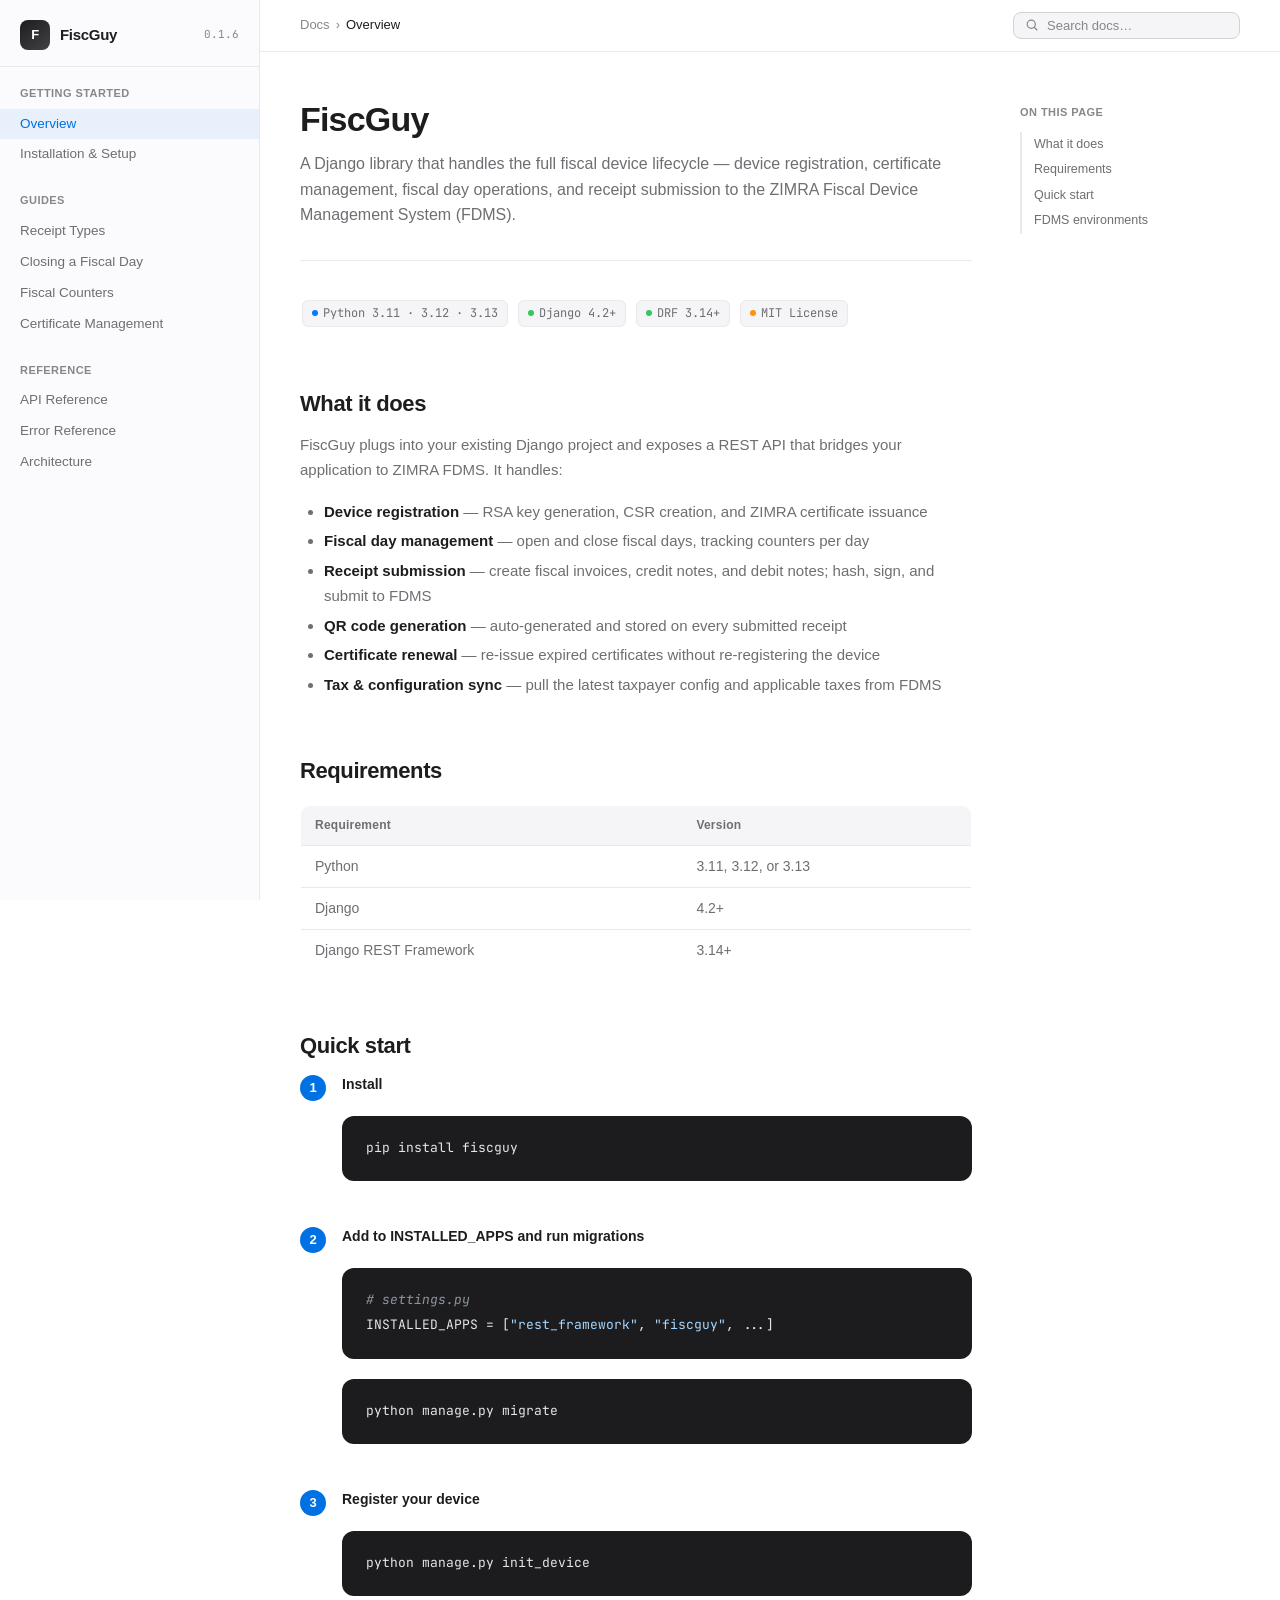
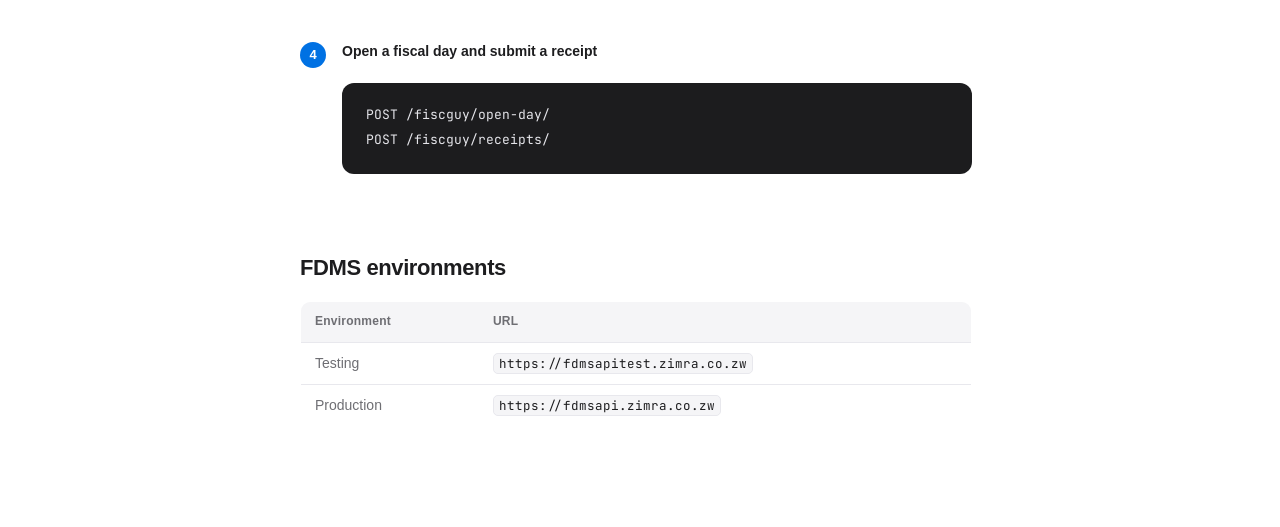
==== docs/index.html @ dbd724f6 "chore: cleanup" ====
<!DOCTYPE html>
<html lang="en">
<head>
<meta charset="UTF-8" />
<meta name="viewport" content="width=device-width, initial-scale=1.0" />
<title>FiscGuy Docs</title>
<style>
/* ── Apple SF Pro font stack ── */
@import url('https://fonts.googleapis.com/css2?family=JetBrains+Mono:wght@400;500&display=swap');

*, *::before, *::after { box-sizing: border-box; margin: 0; padding: 0; }

:root {
  --font-sans: -apple-system, BlinkMacSystemFont, "SF Pro Text", "SF Pro Display", "Helvetica Neue", Arial, sans-serif;
  --font-mono: "JetBrains Mono", "SF Mono", ui-monospace, "Fira Code", monospace;

  --bg: #ffffff;
  --bg-secondary: #f5f5f7;
  --bg-tertiary: #fbfbfd;
  --border: #d2d2d7;
  --border-light: #e8e8ed;
  --text: #1d1d1f;
  --text-secondary: #6e6e73;
  --text-tertiary: #86868b;
  --accent: #0071e3;
  --accent-hover: #0077ed;
  --accent-light: #e8f0fe;
  --green: #34c759;
  --green-bg: #f0fdf4;
  --orange: #ff9500;
  --orange-bg: #fff7ed;
  --red: #ff3b30;
  --red-bg: #fff1f0;
  --blue: #007aff;
  --purple: #af52de;

  --sidebar-w: 260px;
  --content-max: 760px;
  --toc-w: 220px;
}

html { scroll-behavior: smooth; font-size: 16px; }

body {
  font-family: var(--font-sans);
  background: var(--bg);
  color: var(--text);
  line-height: 1.6;
  -webkit-font-smoothing: antialiased;
  -moz-osx-font-smoothing: grayscale;
  display: flex;
  min-height: 100vh;
}

/* ── SIDEBAR ── */
.sidebar {
  width: var(--sidebar-w);
  min-height: 100vh;
  background: var(--bg-tertiary);
  border-right: 1px solid var(--border-light);
  position: fixed;
  top: 0; left: 0; bottom: 0;
  overflow-y: auto;
  display: flex;
  flex-direction: column;
  z-index: 200;
}

.sidebar-logo {
  padding: 20px 20px 16px;
  border-bottom: 1px solid var(--border-light);
  display: flex;
  align-items: center;
  gap: 10px;
}

.logo-mark {
  width: 30px; height: 30px;
  background: linear-gradient(145deg, #1d1d1f 0%, #424245 100%);
  border-radius: 8px;
  display: flex; align-items: center; justify-content: center;
  color: #fff;
  font-size: 13px;
  font-weight: 700;
  letter-spacing: -0.5px;
  flex-shrink: 0;
}

.logo-name { font-size: 15px; font-weight: 600; color: var(--text); letter-spacing: -0.3px; }
.logo-ver  { font-size: 11px; color: var(--text-tertiary); margin-left: auto; font-family: var(--font-mono); }

.nav-group { padding: 4px 0; }

.nav-group-label {
  font-size: 11px;
  font-weight: 600;
  letter-spacing: 0.04em;
  text-transform: uppercase;
  color: var(--text-tertiary);
  padding: 14px 20px 6px;
}

.nav-link {
  display: flex;
  align-items: center;
  gap: 6px;
  padding: 6px 20px;
  font-size: 13.5px;
  color: var(--text-secondary);
  text-decoration: none;
  border-radius: 0;
  cursor: pointer;
  transition: background 0.1s, color 0.1s;
  line-height: 1.4;
  border: none;
  background: none;
  width: 100%;
  text-align: left;
}

.nav-link:hover { background: rgba(0,0,0,.04); color: var(--text); }
.nav-link.active {
  background: rgba(0,113,227,.08);
  color: var(--accent);
  font-weight: 500;
}

/* ── MAIN ── */
.main {
  margin-left: var(--sidebar-w);
  flex: 1;
  min-width: 0;
}

/* ── TOP BAR ── */
.topbar {
  position: sticky; top: 0; z-index: 100;
  background: rgba(255,255,255,.88);
  backdrop-filter: blur(20px);
  -webkit-backdrop-filter: blur(20px);
  border-bottom: 1px solid var(--border-light);
  height: 52px;
  display: flex; align-items: center;
  padding: 0 40px;
  gap: 16px;
}

.breadcrumb {
  display: flex; align-items: center; gap: 6px;
  font-size: 13px; color: var(--text-secondary);
}
.breadcrumb span { color: var(--text-tertiary); }
.breadcrumb strong { color: var(--text); font-weight: 500; }

.search-box {
  margin-left: auto;
  display: flex; align-items: center;
  background: var(--bg-secondary);
  border: 1px solid var(--border);
  border-radius: 8px;
  padding: 5px 12px;
  gap: 8px;
  cursor: text;
}

.search-box input {
  border: none; background: none;
  font-family: var(--font-sans);
  font-size: 13px; color: var(--text);
  outline: none; width: 180px;
}

.search-box input::placeholder { color: var(--text-tertiary); }

/* ── CONTENT + TOC LAYOUT ── */
.page-body {
  display: flex;
  max-width: calc(var(--content-max) + var(--toc-w) + 80px);
  margin: 0 auto;
  padding: 0 40px;
}

.content {
  flex: 1;
  min-width: 0;
  padding: 48px 48px 80px 0;
}

.toc {
  width: var(--toc-w);
  flex-shrink: 0;
  padding-top: 52px;
}

.toc-inner {
  position: sticky; top: 68px;
  font-size: 12.5px;
}

.toc-label {
  font-size: 11px; font-weight: 600;
  letter-spacing: 0.04em; text-transform: uppercase;
  color: var(--text-tertiary); margin-bottom: 10px;
}

.toc-link {
  display: block;
  padding: 4px 0 4px 12px;
  color: var(--text-secondary);
  text-decoration: none;
  border-left: 2px solid var(--border-light);
  transition: color 0.1s, border-color 0.1s;
  line-height: 1.4;
}

.toc-link:hover { color: var(--text); border-left-color: var(--border); }
.toc-link.active { color: var(--accent); border-left-color: var(--accent); font-weight: 500; }

.toc-link.h3 { padding-left: 24px; font-size: 12px; }

/* ── TYPOGRAPHY ── */
.content h1 {
  font-size: 34px;
  font-weight: 700;
  letter-spacing: -0.8px;
  color: var(--text);
  margin-bottom: 12px;
  line-height: 1.15;
}

.content .page-intro {
  font-size: 16px;
  color: var(--text-secondary);
  margin-bottom: 36px;
  line-height: 1.6;
  border-bottom: 1px solid var(--border-light);
  padding-bottom: 32px;
}

.content h2 {
  font-size: 22px;
  font-weight: 600;
  letter-spacing: -0.4px;
  color: var(--text);
  margin-top: 48px;
  margin-bottom: 14px;
  line-height: 1.25;
  padding-top: 12px;
}

.content h3 {
  font-size: 16px;
  font-weight: 600;
  color: var(--text);
  margin-top: 28px;
  margin-bottom: 10px;
}

.content h4 {
  font-size: 14px;
  font-weight: 600;
  color: var(--text);
  margin-top: 20px;
  margin-bottom: 8px;
}

.content p {
  font-size: 15px;
  color: var(--text-secondary);
  line-height: 1.7;
  margin-bottom: 16px;
}

.content p strong { color: var(--text); font-weight: 600; }

.content code {
  font-family: var(--font-mono);
  font-size: 12.5px;
  background: var(--bg-secondary);
  border: 1px solid var(--border-light);
  border-radius: 5px;
  padding: 1px 5px;
  color: var(--text);
}

.content pre {
  background: #1c1c1e;
  border-radius: 12px;
  padding: 20px 24px;
  margin: 20px 0;
  overflow-x: auto;
  position: relative;
}

.content pre code {
  font-family: var(--font-mono);
  font-size: 13px;
  background: none;
  border: none;
  padding: 0;
  color: #e5e5ea;
  line-height: 1.65;
}

.copy-btn {
  position: absolute; top: 12px; right: 12px;
  background: rgba(255,255,255,.1);
  border: 1px solid rgba(255,255,255,.15);
  color: rgba(255,255,255,.6);
  font-size: 11px; font-family: var(--font-mono);
  padding: 3px 10px; border-radius: 5px;
  cursor: pointer;
  transition: all .15s;
  opacity: 0;
}

.content pre:hover .copy-btn { opacity: 1; }
.copy-btn:hover { background: rgba(255,255,255,.2); color: #fff; }

/* syntax */
.kw  { color: #ff7b72; }
.st  { color: #a5d6ff; }
.cm  { color: #8b949e; font-style: italic; }
.fn  { color: #d2a8ff; }
.nb  { color: #ffa657; }
.nu  { color: #79c0ff; }
.py-key { color: #ff7b72; }
.json-key { color: #79c0ff; }
.json-str { color: #a5d6ff; }
.json-num { color: #79c0ff; }
.json-bool { color: #ff7b72; }
.json-null { color: #8b949e; }

/* ── TABLES ── */
.content table {
  width: 100%;
  border-collapse: collapse;
  font-size: 14px;
  margin: 20px 0;
  border-radius: 10px;
  overflow: hidden;
  border: 1px solid var(--border-light);
}

.content thead tr { background: var(--bg-secondary); }

.content thead th {
  text-align: left;
  padding: 10px 14px;
  font-size: 12px;
  font-weight: 600;
  color: var(--text-secondary);
  letter-spacing: 0.02em;
  border-bottom: 1px solid var(--border-light);
}

.content tbody td {
  padding: 10px 14px;
  border-bottom: 1px solid var(--border-light);
  vertical-align: top;
  color: var(--text-secondary);
  font-size: 14px;
  line-height: 1.5;
}

.content tbody tr:last-child td { border-bottom: none; }
.content tbody tr:hover td { background: var(--bg-secondary); }

td code { font-size: 12px; }

/* ── CALLOUTS ── */
.callout {
  display: flex;
  gap: 12px;
  border-radius: 10px;
  padding: 14px 16px;
  margin: 20px 0;
  font-size: 14px;
  line-height: 1.6;
}

.callout-icon { font-size: 16px; flex-shrink: 0; margin-top: 1px; }

.callout.info   { background: var(--accent-light); border: 1px solid rgba(0,113,227,.2); }
.callout.warn   { background: var(--orange-bg);    border: 1px solid rgba(255,149,0,.25); }
.callout.danger { background: var(--red-bg);       border: 1px solid rgba(255,59,48,.2); }
.callout.success { background: var(--green-bg);    border: 1px solid rgba(52,199,89,.25); }

.callout.info   .callout-body { color: #003c8f; }
.callout.warn   .callout-body { color: #7a3e00; }
.callout.danger .callout-body { color: #8b0000; }
.callout.success .callout-body { color: #1a5c2a; }

.callout-body strong { display: block; margin-bottom: 2px; }
.callout-body code { background: rgba(0,0,0,.07); border-color: rgba(0,0,0,.1); color: inherit; }

/* ── STEP BADGES ── */
.step {
  display: flex; gap: 16px;
  align-items: flex-start;
  margin-bottom: 24px;
}

.step-num {
  width: 26px; height: 26px;
  background: var(--accent);
  border-radius: 50%;
  color: #fff;
  font-size: 13px;
  font-weight: 600;
  display: flex; align-items: center; justify-content: center;
  flex-shrink: 0;
  margin-top: 2px;
}

.step-body { flex: 1; }
.step-body h4 { margin-top: 0; margin-bottom: 6px; }

/* ── METHOD BADGES ── */
.method {
  display: inline-block;
  font-family: var(--font-mono);
  font-size: 11px; font-weight: 600;
  padding: 2px 8px;
  border-radius: 5px;
  letter-spacing: 0.03em;
  vertical-align: middle;
}

.GET    { background: rgba(0,122,255,.12); color: #0055cc; }
.POST   { background: rgba(52,199,89,.15); color: #1a7a35; }
.PUT    { background: rgba(255,149,0,.15); color: #7a4700; }
.DELETE { background: rgba(255,59,48,.12); color: #99000d; }
.PATCH  { background: rgba(175,82,222,.12); color: #6a00a8; }

/* ── ENDPOINT BLOCK ── */
.endpoint {
  background: var(--bg-tertiary);
  border: 1px solid var(--border-light);
  border-radius: 12px;
  margin: 24px 0;
  overflow: hidden;
}

.endpoint-bar {
  display: flex; align-items: center; gap: 10px;
  padding: 12px 16px;
  background: var(--bg-secondary);
  cursor: pointer;
  user-select: none;
}

.endpoint-bar:hover { background: #ebebf0; }

.endpoint-path {
  font-family: var(--font-mono);
  font-size: 13px; color: var(--text);
}

.endpoint-desc {
  font-size: 13px;
  color: var(--text-secondary);
  margin-left: auto;
}

.endpoint-chevron {
  color: var(--text-tertiary);
  font-size: 10px;
  transition: transform .2s;
  flex-shrink: 0;
}

.endpoint.open .endpoint-chevron { transform: rotate(180deg); }

.endpoint-content {
  display: none;
  padding: 20px 20px;
  border-top: 1px solid var(--border-light);
}

.endpoint.open .endpoint-content { display: block; }

/* ── STATUS CHIPS ── */
.status {
  display: inline-flex; align-items: center; gap: 5px;
  font-family: var(--font-mono);
  font-size: 11px; font-weight: 600;
  padding: 2px 8px; border-radius: 5px;
}

.s200, .s201 { background: rgba(52,199,89,.12); color: #1a7a35; }
.s400, .s404 { background: rgba(255,149,0,.15); color: #7a4700; }
.s422, .s500 { background: rgba(255,59,48,.12); color: #99000d; }

/* ── FIELD TAG ── */
.req { color: var(--red); font-size: 11px; font-weight: 600; margin-left: 2px; }
.type-tag { font-family: var(--font-mono); font-size: 11.5px; color: var(--blue); }
.field-col { font-family: var(--font-mono); font-size: 12.5px; color: var(--text); }

/* ── TOC ── */
.toc-nav-list { list-style: none; }

/* ── PILLS ── */
.pill {
  display: inline-flex; align-items: center; gap: 5px;
  background: var(--bg-secondary);
  border: 1px solid var(--border-light);
  border-radius: 6px;
  padding: 3px 9px;
  font-size: 12px;
  color: var(--text-secondary);
  margin: 3px 2px;
  font-family: var(--font-mono);
}

.pill-green { background: var(--green-bg); border-color: rgba(52,199,89,.25); color: #1a7a35; }
.pill-blue  { background: var(--accent-light); border-color: rgba(0,113,227,.2); color: #003c8f; }
.pill-dot { width: 6px; height: 6px; border-radius: 50%; }
.green-dot { background: var(--green); }
.blue-dot  { background: var(--blue); }
.orange-dot { background: var(--orange); }

/* ── PAGES ── */
.page { display: none; }
.page.active { display: block; }

/* ── CODE LABEL ── */
.code-label {
  display: flex; align-items: center; gap: 8px;
  font-size: 12px;
  font-weight: 500;
  color: var(--text-secondary);
  margin-top: 20px;
  margin-bottom: 6px;
}

/* ── HERO BADGES ── */
.hero-pills { display: flex; flex-wrap: wrap; gap: 6px; margin-bottom: 32px; }

/* ── DIVIDER ── */
hr { border: none; border-top: 1px solid var(--border-light); margin: 40px 0; }

/* ── UL / OL ── */
.content ul, .content ol {
  padding-left: 24px;
  margin: 12px 0;
}

.content li {
  font-size: 15px;
  color: var(--text-secondary);
  line-height: 1.7;
  margin-bottom: 4px;
}

.content li strong { color: var(--text); }

/* ── ARCH DIAGRAM ── */
.arch-box {
  background: var(--bg-secondary);
  border: 1px solid var(--border-light);
  border-radius: 12px;
  padding: 24px;
  margin: 20px 0;
  font-family: var(--font-mono);
  font-size: 12.5px;
  line-height: 1.8;
  color: var(--text);
  overflow-x: auto;
  white-space: pre;
}

/* ERR table */
.err-name { font-family: var(--font-mono); font-size: 12.5px; color: var(--red); }

/* ── SCROLLBAR ── */
::-webkit-scrollbar { width: 6px; height: 6px; }
::-webkit-scrollbar-track { background: transparent; }
::-webkit-scrollbar-thumb { background: var(--border); border-radius: 3px; }

/* ── RESPONSIVE ── */
@media (max-width: 900px) {
  .toc { display: none; }
}

@media (max-width: 700px) {
  :root { --sidebar-w: 0px; }
  .sidebar { display: none; }
  .main { margin-left: 0; }
  .topbar { padding: 0 16px; }
  .page-body { padding: 0 16px; }
  .content { padding: 32px 0 60px; }
}
</style>
</head>
<body>

<!-- SIDEBAR -->
<nav class="sidebar">
  <div class="sidebar-logo">
    <div class="logo-mark">F</div>
    <span class="logo-name">FiscGuy</span>
    <span class="logo-ver">0.1.6</span>
  </div>

  <div class="nav-group">
    <div class="nav-group-label">Getting Started</div>
    <a class="nav-link active" onclick="goTo('home',this)">Overview</a>
    <a class="nav-link" onclick="goTo('install',this)">Installation & Setup</a>
  </div>

  <div class="nav-group">
    <div class="nav-group-label">Guides</div>
    <a class="nav-link" onclick="goTo('receipts',this)">Receipt Types</a>
    <a class="nav-link" onclick="goTo('closing',this)">Closing a Fiscal Day</a>
    <a class="nav-link" onclick="goTo('counters',this)">Fiscal Counters</a>
    <a class="nav-link" onclick="goTo('certs',this)">Certificate Management</a>
  </div>

  <div class="nav-group">
    <div class="nav-group-label">Reference</div>
    <a class="nav-link" onclick="goTo('api',this)">API Reference</a>
    <a class="nav-link" onclick="goTo('errors',this)">Error Reference</a>
    <a class="nav-link" onclick="goTo('arch',this)">Architecture</a>
  </div>
</nav>

<!-- MAIN -->
<div class="main">
  <div class="topbar">
    <div class="breadcrumb" id="breadcrumb">
      <span>Docs</span> <span>›</span> <strong>Overview</strong>
    </div>
    <div class="search-box">
      <svg width="13" height="13" viewBox="0 0 16 16" fill="none"><circle cx="6.5" cy="6.5" r="5" stroke="#86868b" stroke-width="1.5"/><path d="m10.5 10.5 3 3" stroke="#86868b" stroke-width="1.5" stroke-linecap="round"/></svg>
      <input type="text" placeholder="Search docs…" />
    </div>
  </div>

  <div class="page-body">
    <div class="content">

      <!-- ── PAGE: HOME ── -->
      <div class="page active" id="page-home">
        <h1>FiscGuy</h1>
        <p class="page-intro">A Django library that handles the full fiscal device lifecycle — device registration, certificate management, fiscal day operations, and receipt submission to the ZIMRA Fiscal Device Management System (FDMS).</p>

        <div class="hero-pills">
          <span class="pill"><span class="pill-dot blue-dot"></span>Python 3.11 · 3.12 · 3.13</span>
          <span class="pill"><span class="pill-dot green-dot"></span>Django 4.2+</span>
          <span class="pill"><span class="pill-dot green-dot"></span>DRF 3.14+</span>
          <span class="pill"><span class="pill-dot orange-dot"></span>MIT License</span>
        </div>

        <h2 id="what-it-does">What it does</h2>
        <p>FiscGuy plugs into your existing Django project and exposes a REST API that bridges your application to ZIMRA FDMS. It handles:</p>
        <ul>
          <li><strong>Device registration</strong> — RSA key generation, CSR creation, and ZIMRA certificate issuance</li>
          <li><strong>Fiscal day management</strong> — open and close fiscal days, tracking counters per day</li>
          <li><strong>Receipt submission</strong> — create fiscal invoices, credit notes, and debit notes; hash, sign, and submit to FDMS</li>
          <li><strong>QR code generation</strong> — auto-generated and stored on every submitted receipt</li>
          <li><strong>Certificate renewal</strong> — re-issue expired certificates without re-registering the device</li>
          <li><strong>Tax & configuration sync</strong> — pull the latest taxpayer config and applicable taxes from FDMS</li>
        </ul>

        <h2 id="requirements">Requirements</h2>
        <table>
          <thead><tr><th>Requirement</th><th>Version</th></tr></thead>
          <tbody>
            <tr><td>Python</td><td>3.11, 3.12, or 3.13</td></tr>
            <tr><td>Django</td><td>4.2+</td></tr>
            <tr><td>Django REST Framework</td><td>3.14+</td></tr>
          </tbody>
        </table>

        <h2 id="quick-start">Quick start</h2>

        <div class="step">
          <div class="step-num">1</div>
          <div class="step-body">
            <h4>Install</h4>
            <pre><button class="copy-btn" onclick="copyPre(this)">Copy</button><code>pip install fiscguy</code></pre>
          </div>
        </div>

        <div class="step">
          <div class="step-num">2</div>
          <div class="step-body">
            <h4>Add to INSTALLED_APPS and run migrations</h4>
            <pre><button class="copy-btn" onclick="copyPre(this)">Copy</button><code><span class="cm"># settings.py</span>
INSTALLED_APPS = [<span class="st">"rest_framework"</span>, <span class="st">"fiscguy"</span>, ...]</code></pre>
            <pre><button class="copy-btn" onclick="copyPre(this)">Copy</button><code>python manage.py migrate</code></pre>
          </div>
        </div>

        <div class="step">
          <div class="step-num">3</div>
          <div class="step-body">
            <h4>Register your device</h4>
            <pre><button class="copy-btn" onclick="copyPre(this)">Copy</button><code>python manage.py init_device</code></pre>
          </div>
        </div>

        <div class="step">
          <div class="step-num">4</div>
          <div class="step-body">
            <h4>Open a fiscal day and submit a receipt</h4>
            <pre><button class="copy-btn" onclick="copyPre(this)">Copy</button><code>POST /fiscguy/open-day/
POST /fiscguy/receipts/</code></pre>
          </div>
        </div>

        <h2 id="server-environments">FDMS environments</h2>
        <table>
          <thead><tr><th>Environment</th><th>URL</th></tr></thead>
          <tbody>
            <tr><td>Testing</td><td><code>https://fdmsapitest.zimra.co.zw</code></td></tr>
            <tr><td>Production</td><td><code>https://fdmsapi.zimra.co.zw</code></td></tr>
          </tbody>
        </table>
      </div>

      <!-- ── PAGE: INSTALL ── -->
      <div class="page" id="page-install">
        <h1>Installation &amp; Setup</h1>
        <p class="page-intro">Get FiscGuy running in an existing Django project in four steps.</p>

        <h2 id="install">Install</h2>
        <pre><button class="copy-btn" onclick="copyPre(this)">Copy</button><code>pip install fiscguy</code></pre>
        <p>Or install from source:</p>
        <pre><button class="copy-btn" onclick="copyPre(this)">Copy</button><code>git clone https://github.com/digitaltouchcode/fisc.git
cd fisc
pip install -e ".[dev]"</code></pre>

        <h2 id="django-setup">Django setup</h2>

        <h3 id="installed-apps">1 · INSTALLED_APPS</h3>
        <pre><button class="copy-btn" onclick="copyPre(this)">Copy</button><code><span class="cm"># settings.py</span>
INSTALLED_APPS = [
    <span class="st">"django.contrib.contenttypes"</span>,
    <span class="st">"django.contrib.auth"</span>,
    <span class="st">"rest_framework"</span>,
    <span class="st">"fiscguy"</span>,
    <span class="cm"># ... your other apps</span>
]</code></pre>

        <h3 id="migrations">2 · Migrations</h3>
        <pre><button class="copy-btn" onclick="copyPre(this)">Copy</button><code>python manage.py migrate</code></pre>

        <h3 id="urls">3 · URL routing</h3>
        <pre><button class="copy-btn" onclick="copyPre(this)">Copy</button><code><span class="cm"># your_project/urls.py</span>
from django.urls import path, include

urlpatterns = [
    path(<span class="st">"fiscguy/"</span>, include(<span class="st">"fiscguy.urls"</span>)),
]</code></pre>
        <p>All FiscGuy endpoints will be available under <code>/fiscguy/</code>.</p>

        <h3 id="media">4 · Media files (QR codes)</h3>
        <pre><button class="copy-btn" onclick="copyPre(this)">Copy</button><code><span class="cm"># settings.py</span>
MEDIA_URL  = <span class="st">"/media/"</span>
MEDIA_ROOT = BASE_DIR / <span class="st">"media"</span></code></pre>
        <pre><button class="copy-btn" onclick="copyPre(this)">Copy</button><code><span class="cm"># urls.py (development only)</span>
from django.conf import settings
from django.conf.urls.static import static

urlpatterns += static(settings.MEDIA_URL, document_root=settings.MEDIA_ROOT)</code></pre>

        <h2 id="device-init">Device initialisation</h2>
        <p>Run this <strong>once per device</strong> before using any other feature. This registers the device with ZIMRA, generates an RSA key pair, and issues a certificate.</p>
        <pre><button class="copy-btn" onclick="copyPre(this)">Copy</button><code>python manage.py init_device</code></pre>

        <h3>Prompts</h3>
        <table>
          <thead><tr><th>Prompt</th><th>Example</th><th>Description</th></tr></thead>
          <tbody>
            <tr><td class="field-col">Environment</td><td><code>yes / no</code></td><td>yes = production, no = test</td></tr>
            <tr><td class="field-col">Organisation name</td><td><code>Acme Ltd</code></td><td>Registered company name</td></tr>
            <tr><td class="field-col">Device ID</td><td><code>78412</code></td><td>Provided by ZIMRA</td></tr>
            <tr><td class="field-col">Activation key</td><td><code>ABC-123-XYZ</code></td><td>Provided by ZIMRA</td></tr>
            <tr><td class="field-col">Device model name</td><td><code>Server</code></td><td>Provided by ZIMRA</td></tr>
            <tr><td class="field-col">Device model version</td><td><code>1.0</code></td><td>Provided by ZIMRA</td></tr>
            <tr><td class="field-col">Device serial number</td><td><code>SN0001</code></td><td>Provided by ZIMRA</td></tr>
          </tbody>
        </table>

        <div class="callout warn">
          <span class="callout-icon">⚠️</span>
          <div class="callout-body"><strong>Switching environments</strong>Re-running <code>init_device</code> with a different environment will delete all existing data (receipts, fiscal days, counters, configuration, certificates, taxes). Type <code>YES</code> to confirm.</div>
        </div>

        <h2 id="verify">Verify setup</h2>
        <pre><button class="copy-btn" onclick="copyPre(this)">Copy</button><code>from fiscguy.models import Device, Configuration, Taxes

device = Device.objects.first()
print(device)                    <span class="cm"># "Acme Ltd - 78412"</span>

config = Configuration.objects.first()
print(config.tax_payer_name)

print(Taxes.objects.all())</code></pre>

        <h2 id="dev-deps">Development dependencies</h2>
        <pre><button class="copy-btn" onclick="copyPre(this)">Copy</button><code>pip install -e ".[dev]"</code></pre>
        <p>Includes: <code>pytest</code>, <code>pytest-django</code>, <code>pytest-cov</code>, <code>black</code>, <code>isort</code>, <code>flake8</code>, <code>pylint</code>, <code>mypy</code>, <code>django-stubs</code>.</p>
        <pre><button class="copy-btn" onclick="copyPre(this)">Copy</button><code>pre-commit install    <span class="cm"># runs black, isort, flake8 on every commit</span></code></pre>
      </div>

      <!-- ── PAGE: RECEIPTS ── -->
      <div class="page" id="page-receipts">
        <h1>Receipt Types</h1>
        <p class="page-intro">FiscGuy supports three receipt types as defined by the ZIMRA Fiscal Device Gateway API: fiscal invoices, credit notes, and debit notes.</p>

        <h2 id="fiscal-invoice">Fiscal Invoice</h2>
        <p>A standard sale receipt. The most common receipt type.</p>
        <pre><button class="copy-btn" onclick="copyPre(this)">Copy</button><code>POST /fiscguy/receipts/

{
  <span class="json-key">"receipt_type"</span>: <span class="json-str">"fiscalinvoice"</span>,
  <span class="json-key">"currency"</span>: <span class="json-str">"USD"</span>,
  <span class="json-key">"total_amount"</span>: <span class="json-str">"115.00"</span>,
  <span class="json-key">"payment_terms"</span>: <span class="json-str">"Cash"</span>,
  <span class="json-key">"lines"</span>: [
    {
      <span class="json-key">"product"</span>: <span class="json-str">"Product Name"</span>,
      <span class="json-key">"quantity"</span>: <span class="json-str">"1"</span>,
      <span class="json-key">"unit_price"</span>: <span class="json-str">"115.00"</span>,
      <span class="json-key">"line_total"</span>: <span class="json-str">"115.00"</span>,
      <span class="json-key">"tax_amount"</span>: <span class="json-str">"15.00"</span>,
      <span class="json-key">"tax_name"</span>: <span class="json-str">"Standard rated 15.5"</span>
    }
  ]
}</code></pre>

        <h3>Counter impact</h3>
        <table>
          <thead><tr><th>Counter</th><th>Change</th></tr></thead>
          <tbody>
            <tr><td><code>SaleByTax</code></td><td>+ salesAmountWithTax per tax group</td></tr>
            <tr><td><code>SaleTaxByTax</code></td><td>+ taxAmount per tax group (non-exempt, non-zero)</td></tr>
            <tr><td><code>BalanceByMoneyType</code></td><td>+ paymentAmount</td></tr>
          </tbody>
        </table>

        <h2 id="credit-note">Credit Note</h2>
        <p>A return or reversal against a previously issued fiscal invoice. All amounts must be negative.</p>
        <pre><button class="copy-btn" onclick="copyPre(this)">Copy</button><code>POST /fiscguy/receipts/

{
  <span class="json-key">"receipt_type"</span>: <span class="json-str">"creditnote"</span>,
  <span class="json-key">"currency"</span>: <span class="json-str">"USD"</span>,
  <span class="json-key">"total_amount"</span>: <span class="json-str">"-115.00"</span>,
  <span class="json-key">"payment_terms"</span>: <span class="json-str">"Cash"</span>,
  <span class="json-key">"credit_note_reason"</span>: <span class="json-str">"Customer returned goods — defective"</span>,
  <span class="json-key">"credit_note_reference"</span>: <span class="json-str">"R-00000142"</span>,
  <span class="json-key">"lines"</span>: [
    {
      <span class="json-key">"product"</span>: <span class="json-str">"Product Name"</span>,
      <span class="json-key">"quantity"</span>: <span class="json-str">"1"</span>,
      <span class="json-key">"unit_price"</span>: <span class="json-str">"-115.00"</span>,
      <span class="json-key">"line_total"</span>: <span class="json-str">"-115.00"</span>,
      <span class="json-key">"tax_amount"</span>: <span class="json-str">"-15.00"</span>,
      <span class="json-key">"tax_name"</span>: <span class="json-str">"Standard rated 15.5"</span>
    }
  ]
}</code></pre>

        <div class="callout warn">
          <span class="callout-icon">⚠️</span>
          <div class="callout-body"><strong>ZIMRA rules for credit notes</strong>
            <code>credit_note_reason</code> and <code>credit_note_reference</code> are mandatory. Original receipt must exist in FDMS, have been issued within the last 12 months (RCPT033), and the credit amount must not exceed the original amount net of prior credits (RCPT035).
          </div>
        </div>

        <h2 id="debit-note">Debit Note</h2>
        <p>An upward adjustment against a previously issued fiscal invoice — e.g. additional delivery charges.</p>
        <pre><button class="copy-btn" onclick="copyPre(this)">Copy</button><code>POST /fiscguy/receipts/

{
  <span class="json-key">"receipt_type"</span>: <span class="json-str">"debitnote"</span>,
  <span class="json-key">"currency"</span>: <span class="json-str">"USD"</span>,
  <span class="json-key">"total_amount"</span>: <span class="json-str">"23.00"</span>,
  <span class="json-key">"payment_terms"</span>: <span class="json-str">"Card"</span>,
  <span class="json-key">"credit_note_reason"</span>: <span class="json-str">"Additional delivery charge"</span>,
  <span class="json-key">"credit_note_reference"</span>: <span class="json-str">"R-00000142"</span>,
  <span class="json-key">"lines"</span>: [...]
}</code></pre>

        <h2 id="payment-methods">Payment methods</h2>
        <table>
          <thead><tr><th>Value</th><th>Description</th></tr></thead>
          <tbody>
            <tr><td><code>Cash</code></td><td>Physical cash</td></tr>
            <tr><td><code>Card</code></td><td>Credit or debit card</td></tr>
            <tr><td><code>MobileWallet</code></td><td>Mobile money (EcoCash, etc.)</td></tr>
            <tr><td><code>BankTransfer</code></td><td>Direct bank transfer</td></tr>
            <tr><td><code>Coupon</code></td><td>Voucher or coupon</td></tr>
            <tr><td><code>Credit</code></td><td>Credit account</td></tr>
            <tr><td><code>Other</code></td><td>Any other method</td></tr>
          </tbody>
        </table>

        <h2 id="taxes">Tax types</h2>
        <p>Taxes are synced from FDMS on every <code>open_day()</code> and stored in the <code>Taxes</code> model. Pass <code>tax_name</code> exactly as it appears there.</p>
        <table>
          <thead><tr><th>Tax ID</th><th>Name</th><th>Percent</th></tr></thead>
          <tbody>
            <tr><td>1</td><td>Exempt</td><td>0%</td></tr>
            <tr><td>2</td><td>Zero Rated</td><td>0%</td></tr>
            <tr><td>3+</td><td>Standard Rated</td><td>15.5%</td></tr>
          </tbody>
        </table>
      </div>

      <!-- ── PAGE: CLOSING DAY ── -->
      <div class="page" id="page-closing">
        <h1>Closing a Fiscal Day</h1>
        <p class="page-intro">At the end of each trading day the fiscal day must be closed by submitting a signed summary of all fiscal counters to ZIMRA FDMS.</p>

        <h2 id="quick-close">Quick close</h2>
        <pre><button class="copy-btn" onclick="copyPre(this)">Copy</button><code>POST /fiscguy/close-day/</code></pre>

        <h2 id="what-happens">What happens during close</h2>
        <p><code>ClosingDayService.close_day()</code> performs these steps in order:</p>
        <ol>
          <li>Build counter strings — each counter is serialised into the ZIMRA closing string format</li>
          <li>Assemble the closing string — <code>deviceID + fiscalDayNo + fiscalDayDate + counters</code></li>
          <li>Hash and sign — SHA-256 hash of the string, signed with the device RSA private key</li>
          <li>Build payload — closing string, signature, fiscal day counters, receipt counter</li>
          <li>Submit to FDMS — <code>POST /CloseDay</code></li>
          <li>Poll for status — waits 10 seconds then calls <code>GET /getStatus</code></li>
          <li>Update database — marks <code>FiscalDay.is_open = False</code> on success</li>
        </ol>

        <h2 id="closing-string">Closing string spec</h2>
        <p>Fields concatenated in this exact order, all text uppercase, no separators:</p>
        <table>
          <thead><tr><th>Order</th><th>Field</th><th>Format</th></tr></thead>
          <tbody>
            <tr><td>1</td><td><code>deviceID</code></td><td>Integer as-is</td></tr>
            <tr><td>2</td><td><code>fiscalDayNo</code></td><td>Integer as-is</td></tr>
            <tr><td>3</td><td><code>fiscalDayDate</code></td><td><code>YYYY-MM-DD</code> — <strong>date the fiscal day was opened</strong>, not today</td></tr>
            <tr><td>4</td><td><code>fiscalDayCounters</code></td><td>Concatenated counter string (see below)</td></tr>
          </tbody>
        </table>

        <div class="callout danger">
          <span class="callout-icon">🔴</span>
          <div class="callout-body"><strong>Critical</strong><code>fiscalDayDate</code> must be the date the day was <em>opened</em>, not today's date. Using today's date causes <code>CountersMismatch</code> if the day spans midnight.</div>
        </div>

        <h3>Counter string rules</h3>
        <table>
          <thead><tr><th>Rule</th><th>Detail</th></tr></thead>
          <tbody>
            <tr><td>Uppercase</td><td><code>.upper()</code> applied to the entire string</td></tr>
            <tr><td>Amounts in cents</td><td><code>int(round(value × 100))</code> — preserves sign</td></tr>
            <tr><td>Tax percent format</td><td>Always two decimal places: <code>15</code> → <code>15.00</code>, <code>14.5</code> → <code>14.50</code></td></tr>
            <tr><td>Exempt tax</td><td>Empty string — nothing between currency and value</td></tr>
            <tr><td>BalanceByMoneyType</td><td>Literal <code>L</code> between currency and money type, e.g. <code>USDLCASH</code></td></tr>
            <tr><td>Zero-value counters</td><td>Excluded entirely (spec section 4.11)</td></tr>
            <tr><td>Sort order</td><td>Type enum ASC → currency ASC → taxID / moneyType ASC</td></tr>
          </tbody>
        </table>

        <h3>Example counter string</h3>
        <pre><button class="copy-btn" onclick="copyPre(this)">Copy</button><code>23265842026-03-30SALEBYTAXZWG0.005000SALEBYTAXZWG15.50134950SALETAXBYTAXZWG15.5018110BALANCEBYMONEYTYPEZWGLCARD69975BALANCEBYMONEYTYPEZWGLCASH69975</code></pre>

        <h2 id="close-errors">Common close day errors</h2>
        <table>
          <thead><tr><th>Error</th><th>Root cause</th></tr></thead>
          <tbody>
            <tr><td><code>CountersMismatch</code></td><td>Wrong date, missing <code>L</code>, wrong tax percent format, unsorted counters, or zero counters included</td></tr>
            <tr><td><code>BadCertificateSignature</code></td><td>Certificate expired or wrong private key used</td></tr>
            <tr><td><code>FiscalDayCloseFailed</code></td><td>FDMS validation failed — check <code>fiscalDayClosingErrorCode</code></td></tr>
          </tbody>
        </table>

        <h2 id="status-values">Fiscal day status values</h2>
        <table>
          <thead><tr><th>Status</th><th>Meaning</th></tr></thead>
          <tbody>
            <tr><td><code>FiscalDayOpened</code></td><td>Day is open, receipts can be submitted</td></tr>
            <tr><td><code>FiscalDayCloseInitiated</code></td><td>Close request submitted, processing</td></tr>
            <tr><td><code>FiscalDayClosed</code></td><td>Day closed successfully</td></tr>
            <tr><td><code>FiscalDayCloseFailed</code></td><td>Close attempt failed — day remains open, retry allowed</td></tr>
          </tbody>
        </table>

        <h2 id="retry">Retrying a failed close</h2>
        <p>FDMS allows close retries when the fiscal day status is <code>FiscalDayOpened</code> or <code>FiscalDayCloseFailed</code>.</p>
        <pre><button class="copy-btn" onclick="copyPre(this)">Copy</button><code>from fiscguy.exceptions import CloseDayError

try:
    <span class="cm"># POST /fiscguy/close-day/</span>
    close_day()
except CloseDayError as e:
    print(f<span class="st">"Close failed: {e}"</span>)
    <span class="cm"># investigate, fix, then retry</span>
    close_day()</code></pre>
      </div>

      <!-- ── PAGE: COUNTERS ── -->
      <div class="page" id="page-counters">
        <h1>Fiscal Counters</h1>
        <p class="page-intro">Fiscal counters are running totals that accumulate throughout a fiscal day. At close of day they are submitted to ZIMRA as part of the closing payload and used to verify the hash signature.</p>

        <h2 id="counter-types">Counter types</h2>
        <table>
          <thead><tr><th>Counter</th><th>Tracks</th><th>By Tax</th><th>By Currency</th><th>By Payment</th></tr></thead>
          <tbody>
            <tr><td><code>SaleByTax</code></td><td>Sales amount including tax</td><td>✓</td><td>✓</td><td></td></tr>
            <tr><td><code>SaleTaxByTax</code></td><td>Tax portion of sales</td><td>✓</td><td>✓</td><td></td></tr>
            <tr><td><code>CreditNoteByTax</code></td><td>Total credit note amounts</td><td>✓</td><td>✓</td><td></td></tr>
            <tr><td><code>CreditNoteTaxByTax</code></td><td>Tax portion of credit notes</td><td>✓</td><td>✓</td><td></td></tr>
            <tr><td><code>DebitNoteByTax</code></td><td>Total debit note amounts</td><td>✓</td><td>✓</td><td></td></tr>
            <tr><td><code>DebitNoteTaxByTax</code></td><td>Tax portion of debit notes</td><td>✓</td><td>✓</td><td></td></tr>
            <tr><td><code>BalanceByMoneyType</code></td><td>Total collected by payment method</td><td></td><td>✓</td><td>✓</td></tr>
          </tbody>
        </table>

        <h2 id="update-flow">How counters are updated</h2>
        <p>Every time a receipt is submitted, counters update automatically. You never need to update them manually.</p>

        <h3>Fiscal invoice</h3>
        <pre><button class="copy-btn" onclick="copyPre(this)">Copy</button><code>SaleByTax         += salesAmountWithTax   <span class="cm">(per tax group)</span>
SaleTaxByTax      += taxAmount            <span class="cm">(per tax group, non-exempt/non-zero)</span>
BalanceByMoneyType += paymentAmount</code></pre>

        <h3>Credit note (values are negative)</h3>
        <pre><button class="copy-btn" onclick="copyPre(this)">Copy</button><code>CreditNoteByTax    += salesAmountWithTax  <span class="cm">(negative, per tax group)</span>
CreditNoteTaxByTax += taxAmount           <span class="cm">(negative, non-exempt/non-zero)</span>
BalanceByMoneyType += paymentAmount       <span class="cm">(negative)</span></code></pre>

        <h2 id="race-condition">Race condition prevention</h2>
        <p>Counter updates use Django <code>F()</code> expressions for atomic DB-level increments, preventing lost updates under concurrent receipt submission.</p>
        <pre><button class="copy-btn" onclick="copyPre(this)">Copy</button><code><span class="cm"># FiscGuy uses atomic F() expressions — not in-memory increment</span>
FiscalCounter.objects.filter(...).update(
    fiscal_counter_value=F(<span class="st">"fiscal_counter_value"</span>) + amount
)</code></pre>

        <h2 id="inspect-counters">Inspecting counters</h2>
        <pre><button class="copy-btn" onclick="copyPre(this)">Copy</button><code>from fiscguy.models import FiscalDay

fiscal_day = FiscalDay.objects.filter(is_open=True).first()
print(fiscal_day.counters.all().values(
    <span class="st">"fiscal_counter_type"</span>,
    <span class="st">"fiscal_counter_currency"</span>,
    <span class="st">"fiscal_counter_value"</span>,
))</code></pre>

        <div class="callout info">
          <span class="callout-icon">ℹ️</span>
          <div class="callout-body">Counters reset automatically when a fiscal day is closed. The next <code>open_day()</code> starts fresh from zero.</div>
        </div>
      </div>

      <!-- ── PAGE: CERTS ── -->
      <div class="page" id="page-certs">
        <h1>Certificate Management</h1>
        <p class="page-intro">FiscGuy uses mutual TLS authentication with ZIMRA FDMS. The device must hold a valid certificate issued by ZIMRA to submit any signed request.</p>

        <h2 id="how-certs-work">How certificates work</h2>
        <ol>
          <li><code>init_device</code> generates an RSA key pair and a Certificate Signing Request (CSR)</li>
          <li>The CSR is sent to ZIMRA FDMS <code>RegisterDevice</code> endpoint</li>
          <li>ZIMRA returns a signed certificate</li>
          <li>The certificate and private key are stored in the <code>Certs</code> model</li>
          <li>Every request to FDMS uses the certificate for mutual TLS authentication</li>
        </ol>

        <h2 id="cert-storage">Certificate storage</h2>
        <pre><button class="copy-btn" onclick="copyPre(this)">Copy</button><code>from fiscguy.models import Certs

cert = Certs.objects.first()
print(cert.certificate)      <span class="cm"># PEM-encoded certificate</span>
print(cert.certificate_key)  <span class="cm"># PEM-encoded private key</span>
print(cert.csr)              <span class="cm"># Original CSR</span>
print(cert.production)       <span class="cm"># True = production, False = testing</span></code></pre>

        <h2 id="renewal">Certificate renewal</h2>
        <p>When a certificate expires, all signed requests will fail with <code>BadCertificateSignature</code>.</p>

        <h3>Via REST endpoint</h3>
        <pre><button class="copy-btn" onclick="copyPre(this)">Copy</button><code>POST /fiscguy/issue-certificate/</code></pre>
        <pre><button class="copy-btn" onclick="copyPre(this)">Copy</button><code>{ <span class="json-key">"message"</span>: <span class="json-str">"Certificate issued successfully"</span> }</code></pre>

        <h3>Via Python</h3>
        <pre><button class="copy-btn" onclick="copyPre(this)">Copy</button><code>from fiscguy.services.certs_service import CertificateService
from fiscguy.models import Device

device = Device.objects.first()
CertificateService(device).issue_certificate()</code></pre>

        <h2 id="key-generation">Key generation</h2>
        <table>
          <thead><tr><th>Algorithm</th><th>Spec reference</th></tr></thead>
          <tbody>
            <tr><td>RSA 2048</td><td>Section 12.1.2</td></tr>
            <tr><td>ECC ECDSA secp256r1 (P-256)</td><td>Section 12.1.1</td></tr>
          </tbody>
        </table>

        <h2 id="security">Security notes</h2>
        <div class="callout danger">
          <span class="callout-icon">🔒</span>
          <div class="callout-body"><strong>Private key storage</strong>The private key is stored plaintext in <code>Certs.certificate_key</code>. Encryption at rest is planned for v0.1.7. Never expose this field via API or logs. The key never leaves the device — only the CSR is sent to ZIMRA.</div>
        </div>
        <p>At runtime, <code>ZIMRAClient</code> writes the certificate and key to a temporary PEM file. The temp file is cleaned up when the client is closed (<code>ZIMRAClient.close()</code>).</p>
      </div>

      <!-- ── PAGE: API ── -->
      <div class="page" id="page-api">
        <h1>API Reference</h1>
        <p class="page-intro">All endpoints are prefixed with <code>/fiscguy/</code> based on your URL configuration. Base URL: <code>https://your-host/fiscguy/</code></p>

        <h2 id="fiscal-day">Fiscal Day</h2>

        <div class="endpoint" onclick="toggleEndpoint(this)">
          <div class="endpoint-bar">
            <span class="method POST">POST</span>
            <span class="endpoint-path">open-day/</span>
            <span class="endpoint-desc">Open Fiscal Day</span>
            <span class="endpoint-chevron">▼</span>
          </div>
          <div class="endpoint-content">
            <p>Opens a new fiscal day for the registered device. If a fiscal day is already open, returns it immediately. On open, taxpayer configuration is also synced from FDMS. No request body required.</p>
            <div class="code-label"><span class="status s200">200 OK</span> Success</div>
            <pre><button class="copy-btn" onclick="copyPre(this)">Copy</button><code>{ <span class="json-key">"success"</span>: <span class="json-bool">true</span>, <span class="json-key">"fiscal_day_no"</span>: <span class="json-num">42</span>, <span class="json-key">"fdms_response"</span>: { ... } }</code></pre>
            <div class="code-label"><span class="status s200">200 OK</span> Already open</div>
            <pre><button class="copy-btn" onclick="copyPre(this)">Copy</button><code>{ <span class="json-key">"success"</span>: <span class="json-bool">true</span>, <span class="json-key">"fiscal_day_no"</span>: <span class="json-num">42</span>, <span class="json-key">"message"</span>: <span class="json-str">"Fiscal day 42 already open"</span> }</code></pre>
          </div>
        </div>

        <div class="endpoint" onclick="toggleEndpoint(this)">
          <div class="endpoint-bar">
            <span class="method POST">POST</span>
            <span class="endpoint-path">close-day/</span>
            <span class="endpoint-desc">Close Fiscal Day</span>
            <span class="endpoint-chevron">▼</span>
          </div>
          <div class="endpoint-content">
            <p>Closes the currently open fiscal day. Builds fiscal counters, signs the closing payload, and submits to FDMS.</p>
            <div class="code-label"><span class="status s200">200 OK</span></div>
            <pre><button class="copy-btn" onclick="copyPre(this)">Copy</button><code>{ <span class="json-key">"success"</span>: <span class="json-bool">true</span>, <span class="json-key">"fiscal_day_no"</span>: <span class="json-num">42</span>, <span class="json-key">"fdms_response"</span>: { ... } }</code></pre>
            <div class="code-label"><span class="status s422">422</span> ZIMRA rejected</div>
            <pre><button class="copy-btn" onclick="copyPre(this)">Copy</button><code>{ <span class="json-key">"error"</span>: <span class="json-str">"FDMS returned an error: ..."</span> }</code></pre>
          </div>
        </div>

        <h2 id="receipts-api">Receipts</h2>

        <div class="endpoint" onclick="toggleEndpoint(this)">
          <div class="endpoint-bar">
            <span class="method GET">GET</span>
            <span class="endpoint-path">receipts/</span>
            <span class="endpoint-desc">List Receipts</span>
            <span class="endpoint-chevron">▼</span>
          </div>
          <div class="endpoint-content">
            <p>Returns all receipts in reverse chronological order with cursor-based pagination.</p>
            <h4>Query parameters</h4>
            <table>
              <thead><tr><th>Parameter</th><th>Type</th><th>Default</th><th>Description</th></tr></thead>
              <tbody>
                <tr><td class="field-col">cursor</td><td class="type-tag">string</td><td>—</td><td>Pagination cursor from a previous response</td></tr>
                <tr><td class="field-col">page_size</td><td class="type-tag">integer</td><td>10</td><td>Results per page (max 100)</td></tr>
              </tbody>
            </table>
            <div class="code-label"><span class="status s200">200 OK</span></div>
            <pre><button class="copy-btn" onclick="copyPre(this)">Copy</button><code>{
  <span class="json-key">"next"</span>: <span class="json-str">"http://example.com/fiscguy/receipts/?cursor=cD0..."</span>,
  <span class="json-key">"previous"</span>: <span class="json-null">null</span>,
  <span class="json-key">"results"</span>: [{ <span class="cm">...receipt object...</span> }]
}</code></pre>
          </div>
        </div>

        <div class="endpoint" onclick="toggleEndpoint(this)">
          <div class="endpoint-bar">
            <span class="method POST">POST</span>
            <span class="endpoint-path">receipts/</span>
            <span class="endpoint-desc">Create & Submit Receipt</span>
            <span class="endpoint-chevron">▼</span>
          </div>
          <div class="endpoint-content">
            <p>Creates a receipt, signs it cryptographically, generates a QR code, updates fiscal counters, and submits to ZIMRA FDMS — all in one atomic operation. If submission fails the receipt is <strong>not saved</strong>.</p>
            <h4>Request body</h4>
            <table>
              <thead><tr><th>Field</th><th>Type</th><th>Description</th></tr></thead>
              <tbody>
                <tr><td class="field-col">receipt_type<span class="req">*</span></td><td class="type-tag">string</td><td><code>fiscalinvoice</code>, <code>creditnote</code>, or <code>debitnote</code></td></tr>
                <tr><td class="field-col">total_amount<span class="req">*</span></td><td class="type-tag">decimal</td><td>Negative for credit notes</td></tr>
                <tr><td class="field-col">currency<span class="req">*</span></td><td class="type-tag">string</td><td><code>USD</code> or <code>ZWG</code></td></tr>
                <tr><td class="field-col">payment_terms<span class="req">*</span></td><td class="type-tag">string</td><td><code>Cash</code>, <code>Card</code>, <code>MobileWallet</code>, <code>BankTransfer</code>, <code>Coupon</code>, <code>Credit</code>, <code>Other</code></td></tr>
                <tr><td class="field-col">lines<span class="req">*</span></td><td class="type-tag">array</td><td>One or more line items</td></tr>
                <tr><td class="field-col">buyer</td><td class="type-tag">object</td><td>Full buyer object. Omit for anonymous sales.</td></tr>
                <tr><td class="field-col">credit_note_reference</td><td class="type-tag">string</td><td>Required for <code>creditnote</code></td></tr>
                <tr><td class="field-col">credit_note_reason</td><td class="type-tag">string</td><td>Human-readable reason</td></tr>
              </tbody>
            </table>
            <div class="code-label"><span class="status s201">201 Created</span></div>
            <p style="font-size:14px;color:var(--text-secondary)">Returns the full receipt object including <code>receipt_number</code>, <code>hash_value</code>, <code>signature</code>, <code>zimra_inv_id</code>, and <code>qr_code</code>.</p>
            <div class="code-label"><span class="status s422">422</span> ZIMRA rejected</div>
            <pre><button class="copy-btn" onclick="copyPre(this)">Copy</button><code>{ <span class="json-key">"error"</span>: <span class="json-str">"FDMS returned an error: ..."</span> }</code></pre>
          </div>
        </div>

        <h2 id="buyers-api">Buyers</h2>

        <div class="endpoint" onclick="toggleEndpoint(this)">
          <div class="endpoint-bar">
            <span class="method GET">GET</span>
            <span class="endpoint-path">buyer/</span>
            <span class="endpoint-desc">List Buyers</span>
            <span class="endpoint-chevron">▼</span>
          </div>
          <div class="endpoint-content">
            <div class="code-label"><span class="status s200">200 OK</span></div>
            <pre><button class="copy-btn" onclick="copyPre(this)">Copy</button><code>[{
  <span class="json-key">"id"</span>: <span class="json-num">1</span>,
  <span class="json-key">"name"</span>: <span class="json-str">"Casy Holdings"</span>,
  <span class="json-key">"tin_number"</span>: <span class="json-str">"2000123456"</span>,
  <span class="json-key">"address"</span>: <span class="json-str">"123 Main St, Harare"</span>,
  <span class="json-key">"trade_name"</span>: <span class="json-str">"Casy Retail"</span>,
  <span class="json-key">"email"</span>: <span class="json-str">"accounts@casy.co.zw"</span>,
  <span class="json-key">"phonenumber"</span>: <span class="json-str">"+263771234567"</span>
}]</code></pre>
          </div>
        </div>

        <div class="endpoint" onclick="toggleEndpoint(this)">
          <div class="endpoint-bar">
            <span class="method POST">POST</span>
            <span class="endpoint-path">buyer/</span>
            <span class="endpoint-desc">Create Buyer</span>
            <span class="endpoint-chevron">▼</span>
          </div>
          <div class="endpoint-content">
            <table>
              <thead><tr><th>Field</th><th>Type</th><th>Description</th></tr></thead>
              <tbody>
                <tr><td class="field-col">name<span class="req">*</span></td><td class="type-tag">string</td><td>Registered business name</td></tr>
                <tr><td class="field-col">tin_number<span class="req">*</span></td><td class="type-tag">string</td><td>10-digit ZIMRA TIN number</td></tr>
                <tr><td class="field-col">address</td><td class="type-tag">string</td><td>Physical address</td></tr>
                <tr><td class="field-col">trade_name</td><td class="type-tag">string</td><td>Trading name / branch name</td></tr>
                <tr><td class="field-col">email</td><td class="type-tag">string</td><td>Contact email</td></tr>
                <tr><td class="field-col">phonenumber</td><td class="type-tag">string</td><td>Contact phone number</td></tr>
              </tbody>
            </table>
            <div class="code-label"><span class="status s201">201 Created</span></div>
          </div>
        </div>

        <div class="endpoint" onclick="toggleEndpoint(this)">
          <div class="endpoint-bar">
            <span class="method GET">GET</span>
            <span class="endpoint-path">buyer/{id}/</span>
            <span class="endpoint-desc">Retrieve / Update / Delete Buyer</span>
            <span class="endpoint-chevron">▼</span>
          </div>
          <div class="endpoint-content">
            <p>Also supports <span class="method PUT">PUT</span> for full update, <span class="method PATCH">PATCH</span> for partial update, and <span class="method DELETE">DELETE</span> to remove a buyer.</p>
          </div>
        </div>

        <h2 id="config-api">Configuration &amp; Taxes</h2>

        <div class="endpoint" onclick="toggleEndpoint(this)">
          <div class="endpoint-bar">
            <span class="method GET">GET</span>
            <span class="endpoint-path">configuration/</span>
            <span class="endpoint-desc">Get Configuration</span>
            <span class="endpoint-chevron">▼</span>
          </div>
          <div class="endpoint-content">
            <pre><button class="copy-btn" onclick="copyPre(this)">Copy</button><code>{
  <span class="json-key">"tax_payer_name"</span>: <span class="json-str">"ACME Ltd"</span>,
  <span class="json-key">"tin_number"</span>: <span class="json-str">"1234567890"</span>,
  <span class="json-key">"vat_number"</span>: <span class="json-str">"V123456789"</span>,
  <span class="json-key">"address"</span>: <span class="json-str">"10 Commerce Drive, Harare"</span>
}</code></pre>
          </div>
        </div>

        <div class="endpoint" onclick="toggleEndpoint(this)">
          <div class="endpoint-bar">
            <span class="method POST">POST</span>
            <span class="endpoint-path">sync-config/</span>
            <span class="endpoint-desc">Sync Configuration</span>
            <span class="endpoint-chevron">▼</span>
          </div>
          <div class="endpoint-content">
            <p>Pulls the latest configuration from ZIMRA FDMS and updates the local database. Also called automatically when opening a fiscal day.</p>
            <pre><button class="copy-btn" onclick="copyPre(this)">Copy</button><code>{ <span class="json-key">"message"</span>: <span class="json-str">"Configuration Synced"</span> }</code></pre>
          </div>
        </div>

        <div class="endpoint" onclick="toggleEndpoint(this)">
          <div class="endpoint-bar">
            <span class="method GET">GET</span>
            <span class="endpoint-path">taxes/</span>
            <span class="endpoint-desc">List Taxes</span>
            <span class="endpoint-chevron">▼</span>
          </div>
          <div class="endpoint-content">
            <pre><button class="copy-btn" onclick="copyPre(this)">Copy</button><code>[
  { <span class="json-key">"code"</span>: <span class="json-str">"A"</span>, <span class="json-key">"name"</span>: <span class="json-str">"Standard rated 15.5"</span>, <span class="json-key">"tax_id"</span>: <span class="json-num">1</span>, <span class="json-key">"percent"</span>: <span class="json-str">"15.00"</span> },
  { <span class="json-key">"code"</span>: <span class="json-str">"B"</span>, <span class="json-key">"name"</span>: <span class="json-str">"Zero Rated"</span>,          <span class="json-key">"tax_id"</span>: <span class="json-num">2</span>, <span class="json-key">"percent"</span>: <span class="json-str">"0.00"</span>  },
  { <span class="json-key">"code"</span>: <span class="json-str">"C"</span>, <span class="json-key">"name"</span>: <span class="json-str">"Exempt"</span>,               <span class="json-key">"tax_id"</span>: <span class="json-num">3</span>, <span class="json-key">"percent"</span>: <span class="json-str">"0.00"</span>  }
]</code></pre>
          </div>
        </div>

        <h2 id="device-api">Device Management</h2>

        <div class="endpoint" onclick="toggleEndpoint(this)">
          <div class="endpoint-bar">
            <span class="method GET">GET</span>
            <span class="endpoint-path">get-status/</span>
            <span class="endpoint-desc">Device Status</span>
            <span class="endpoint-chevron">▼</span>
          </div>
          <div class="endpoint-content">
            <pre><button class="copy-btn" onclick="copyPre(this)">Copy</button><code>{ <span class="json-key">"lastFiscalDayNo"</span>: <span class="json-num">41</span>, <span class="json-key">"lastReceiptGlobalNo"</span>: <span class="json-num">150</span>, <span class="json-key">"fiscalDayStatus"</span>: <span class="json-str">"Closed"</span> }</code></pre>
          </div>
        </div>

        <div class="endpoint" onclick="toggleEndpoint(this)">
          <div class="endpoint-bar">
            <span class="method POST">POST</span>
            <span class="endpoint-path">get-ping/</span>
            <span class="endpoint-desc">Ping Device</span>
            <span class="endpoint-chevron">▼</span>
          </div>
          <div class="endpoint-content">
            <p>Confirms the device is online and communicating with FDMS correctly.</p>
            <pre><button class="copy-btn" onclick="copyPre(this)">Copy</button><code>{ <span class="json-key">"success"</span>: <span class="json-bool">true</span> }</code></pre>
          </div>
        </div>

        <div class="endpoint" onclick="toggleEndpoint(this)">
          <div class="endpoint-bar">
            <span class="method POST">POST</span>
            <span class="endpoint-path">issue-certificate/</span>
            <span class="endpoint-desc">Issue / Renew Certificate</span>
            <span class="endpoint-chevron">▼</span>
          </div>
          <div class="endpoint-content">
            <p>Renews the device certificate with ZIMRA FDMS. Use when the current certificate has expired.</p>
            <div class="code-label"><span class="status s200">200 OK</span></div>
            <pre><button class="copy-btn" onclick="copyPre(this)">Copy</button><code>{ <span class="json-key">"message"</span>: <span class="json-str">"Certificate issued successfully"</span> }</code></pre>
            <div class="code-label"><span class="status s422">422</span></div>
            <pre><button class="copy-btn" onclick="copyPre(this)">Copy</button><code>{ <span class="json-key">"error"</span>: <span class="json-str">"Certificate renewal issuance failed."</span> }</code></pre>
          </div>
        </div>

        <h2 id="http-codes">HTTP status codes</h2>
        <table>
          <thead><tr><th>Status</th><th>Meaning</th></tr></thead>
          <tbody>
            <tr><td><span class="status s200">200 OK</span></td><td>Request succeeded</td></tr>
            <tr><td><span class="status s201">201 Created</span></td><td>Receipt created and submitted</td></tr>
            <tr><td><span class="status s400">400 Bad Request</span></td><td>Invalid input — fiscal day already open, etc.</td></tr>
            <tr><td><span class="status s404">404 Not Found</span></td><td>No device registered</td></tr>
            <tr><td><span class="status s422">422 Unprocessable Entity</span></td><td>ZIMRA rejected the request</td></tr>
            <tr><td><span class="status s500">500 Internal Server Error</span></td><td>Unexpected server error</td></tr>
          </tbody>
        </table>
      </div>

      <!-- ── PAGE: ERRORS ── -->
      <div class="page" id="page-errors">
        <h1>Error Reference</h1>
        <p class="page-intro">All FiscGuy exceptions inherit from <code>FiscalisationError</code>. Import them from <code>fiscguy.exceptions</code>.</p>

        <h2 id="exception-hierarchy">Exception hierarchy</h2>
        <div class="arch-box">FiscalisationError
├── ReceiptSubmissionError
├── CloseDayError
├── FiscalDayError
├── ConfigurationError
├── CertificateError
├── DevicePingError
├── StatusError
├── DeviceRegistrationError
├── CryptoError
├── CertNotFoundError
├── PersistenceError
├── ZIMRAAPIError
├── ValidationError
├── AuthenticationError
├── TaxError
├── DeviceNotFoundError
└── ZIMRAClientError</div>

        <h2 id="common-exceptions">Common exceptions</h2>

        <h3>ReceiptSubmissionError</h3>
        <p>Raised when a receipt cannot be processed or submitted.</p>
        <ul>
          <li>No open fiscal day — call <code>open_day()</code> first</li>
          <li>Invalid receipt data (missing required fields, wrong types)</li>
          <li>FDMS rejected the receipt (validation errors)</li>
          <li>Credit note references a non-existent original receipt</li>
        </ul>

        <h3>CloseDayError</h3>
        <table>
          <thead><tr><th>Error code</th><th>Cause</th><th>Fix</th></tr></thead>
          <tbody>
            <tr><td><code>CountersMismatch</code></td><td>Closing string counters don't match FDMS</td><td>Check date, tax percent format, and sort order</td></tr>
            <tr><td><code>BadCertificateSignature</code></td><td>Certificate expired or wrong key</td><td>Renew certificate via <code>POST /fiscguy/issue-certificate/</code></td></tr>
            <tr><td><code>FiscalDayCloseFailed</code></td><td>FDMS validation failed</td><td>Check <code>fiscalDayClosingErrorCode</code> in logs</td></tr>
          </tbody>
        </table>

        <h3>FiscalDayError</h3>
        <p>A fiscal day is already open, FDMS rejected the open request, or the previous fiscal day was not closed.</p>

        <h3>ConfigurationError</h3>
        <p><code>init_device</code> was not run, or FDMS was unreachable during configuration sync.</p>

        <h2 id="logging">Logging</h2>
        <p>FiscGuy uses <code>loguru</code> for structured logging.</p>
        <pre><button class="copy-btn" onclick="copyPre(this)">Copy</button><code>from loguru import logger
logger.add(<span class="st">"fiscguy.log"</span>, level=<span class="st">"INFO"</span>, rotation=<span class="st">"1 day"</span>)</code></pre>
        <table>
          <thead><tr><th>Level</th><th>Event</th></tr></thead>
          <tbody>
            <tr><td><code>INFO</code></td><td>Receipt submitted, day opened/closed, client initialised</td></tr>
            <tr><td><code>WARNING</code></td><td>FDMS offline (receipt queued), global number mismatch</td></tr>
            <tr><td><code>ERROR</code></td><td>Receipt submission failed, close day failed</td></tr>
            <tr><td><code>EXCEPTION</code></td><td>Unexpected errors with full traceback</td></tr>
          </tbody>
        </table>

        <h2 id="troubleshooting">Troubleshooting</h2>
        <table>
          <thead><tr><th>Error</th><th>Fix</th></tr></thead>
          <tbody>
            <tr><td><code>RuntimeError: No Device found</code></td><td>Run <code>python manage.py init_device</code></td></tr>
            <tr><td><code>RuntimeError: ZIMRA configuration missing</code></td><td><code>POST /fiscguy/sync-config/</code></td></tr>
            <tr><td><code>MalformedFraming: Unable to load PEM file</code></td><td>Re-run <code>init_device</code> — certificate corrupted</td></tr>
            <tr><td><code>No open fiscal day</code></td><td><code>POST /fiscguy/open-day/</code></td></tr>
            <tr><td>Certificate expired</td><td><code>POST /fiscguy/issue-certificate/</code></td></tr>
            <tr><td>Receipt submission fails (422)</td><td>Check day is open, amounts sign, credit note reference, TIN is 10 digits</td></tr>
          </tbody>
        </table>
      </div>

      <!-- ── PAGE: ARCH ── -->
      <div class="page" id="page-arch">
        <h1>Architecture</h1>
        <p class="page-intro">Internal engineering reference for contributors and maintainers. Version 0.1.6 · April 2026 · Maintainer: Casper Moyo</p>

        <h2 id="system-overview">System overview</h2>
        <div class="arch-box">┌─────────────────────────────────────────────┐
│         Host Django Application              │
│                                             │
│  urlpatterns += [path("fiscguy/", ...)]     │
└───────────────────┬─────────────────────────┘
                    │
        ┌───────────▼──────────┐
        │    FiscGuy Library   │
        │  REST API → Services │
        │  Services → ZIMRA    │
        │  Services → DB       │
        └───────────┬──────────┘
                    │  HTTPS + mTLS
        ┌───────────▼──────────┐
        │      ZIMRA FDMS      │
        │  fdmsapitest / prod  │
        └──────────────────────┘</div>

        <h2 id="layer-architecture">Layer architecture</h2>
        <p>FiscGuy follows a strict four-layer architecture. Each layer has a single responsibility and communicates only with the layer directly below it.</p>
        <div class="arch-box">┌──────────────────────────────────────────────┐
│  REST API LAYER · views.py                  │
│  HTTP in → validate → delegate to service   │
│  Handle typed exceptions → DRF Response     │
│  Never contains business logic              │
├──────────────────────────────────────────────┤
│  SERVICE LAYER · services/                  │
│  ReceiptService     OpenDayService          │
│  ClosingDayService  ConfigurationService    │
│  All business logic, atomic transactions.   │
│  Raises typed FiscalisationError subclasses │
├──────────────────────────────────────────────┤
│  ZIMRA INTEGRATION LAYER · zimra_*.py       │
│  ZIMRAClient        HTTP to FDMS, mTLS      │
│  ZIMRAReceiptHandler Full receipt pipeline  │
│  ZIMRACrypto        RSA, SHA-256, MD5, QR   │
├──────────────────────────────────────────────┤
│  DATA LAYER · models.py                     │
│  Device  Configuration  Certs  FiscalDay    │
│  FiscalCounter  Receipt  ReceiptLine  Taxes │
└──────────────────────────────────────────────┘
                    │
          SQLite / PostgreSQL / MySQL</div>

        <h2 id="receipt-pipeline">Receipt processing pipeline</h2>
        <p>A <code>POST /fiscguy/receipts/</code> call flows through these steps:</p>
        <ol>
          <li><strong>Validation</strong> — <code>ReceiptCreateSerializer.is_valid()</code> checks types, amounts, TIN format, credit note references</li>
          <li><strong>Persist</strong> — <code>serializer.save()</code> creates <code>Receipt</code> + <code>ReceiptLine</code> rows inside <code>@transaction.atomic</code></li>
          <li><strong>Ensure fiscal day open</strong> — auto-opens if none found</li>
          <li><strong>Get next global number</strong> — queries <code>GET /getStatus</code> from FDMS</li>
          <li><strong>Build receipt data</strong> — lines, tax groups, previous hash (chain), signature string</li>
          <li><strong>Hash & sign</strong> — <code>SHA256</code> + <code>RSA PKCS1v15</code> via <code>ZIMRACrypto</code></li>
          <li><strong>QR code</strong> — MD5 of signature bytes → verification code → PNG saved</li>
          <li><strong>Update fiscal counters</strong> — atomic <code>F()</code> increments per tax group</li>
          <li><strong>Submit to FDMS</strong> — <code>POST /SubmitReceipt</code>; if rejected, the <code>@transaction.atomic</code> rolls back everything</li>
        </ol>

        <h2 id="cryptography">Cryptography</h2>
        <p>Library: <code>cryptography</code> (replaces deprecated <code>pyOpenSSL</code>).</p>

        <h3>Receipt signature string (spec §13.2.1)</h3>
        <div class="arch-box">{deviceID}
{receiptType}         ← UPPERCASE e.g. FISCALINVOICE
{receiptCurrency}     ← UPPERCASE e.g. USD
{receiptGlobalNo}
{receiptDate}         ← YYYY-MM-DDTHH:mm:ss
{receiptTotal_cents}  ← negative for credit notes
{receiptTaxes}        ← concatenated, ordered by taxID ASC
{previousReceiptHash} ← omitted if first receipt of day</div>

        <h3>QR code generation</h3>
        <pre><button class="copy-btn" onclick="copyPre(this)">Copy</button><code>verification_code = MD5(signature_bytes).hexdigest()[:16].upper()
<span class="cm"># formatted as XXXX-XXXX-XXXX-XXXX</span>
qr_url = f"{fdms_base}/{device_id}{date}{global_no}{code}"</code></pre>

        <h2 id="development-guidelines">Development guidelines</h2>

        <h3>Adding a new service</h3>
        <pre><button class="copy-btn" onclick="copyPre(this)">Copy</button><code>class MyService:
    def __init__(self, device: Device):
        self.device = device
        self.client = ZIMRAClient(device)

    @transaction.atomic
    def do_thing(self) -> dict:
        try:
            result = self.client.some_endpoint()
        except requests.RequestException as exc:
            raise MyError(<span class="st">"FDMS call failed"</span>) from exc
        MyModel.objects.create(device=self.device, ...)
        return result</code></pre>

        <h3>Testing</h3>
        <pre><button class="copy-btn" onclick="copyPre(this)">Copy</button><code>pytest                                    <span class="cm"># all tests</span>
pytest --cov=fiscguy --cov-report=html   <span class="cm"># with coverage</span>
pytest -k <span class="st">"test_build_sale_by_tax"</span>         <span class="cm"># single test</span></code></pre>
        <div class="callout info">
          <span class="callout-icon">ℹ️</span>
          <div class="callout-body">Mock external calls at the boundary — patch <code>ZIMRAClient</code>, <code>ZIMRACrypto</code>, and <code>requests</code>. Never make real FDMS calls in tests.</div>
        </div>

        <h3>Code style</h3>
        <pre><button class="copy-btn" onclick="copyPre(this)">Copy</button><code>black fiscguy && isort fiscguy && flake8 fiscguy && mypy fiscguy</code></pre>
        <ul>
          <li>Line length: 100 (Black)</li>
          <li>Imports: isort with Black profile</li>
          <li>Private methods: prefix <code>_</code></li>
          <li>Type hints on all public method signatures</li>
          <li>Docstrings on all public classes and methods</li>
        </ul>

        <div class="callout warn" style="margin-top:40px">
          <span class="callout-icon">🔒</span>
          <div class="callout-body"><strong>Internal use only</strong>Do not publish this document. Maintainer: Casper Moyo · cassymyo@gmail.com</div>
        </div>
      </div>

    </div><!-- /content -->

    <!-- TOC -->
    <div class="toc" id="toc-panel">
      <div class="toc-inner">
        <div class="toc-label">On this page</div>
        <div id="toc-links"></div>
      </div>
    </div>

  </div><!-- /page-body -->
</div><!-- /main -->

<script>
// Page navigation
const pages = {
  home:     { title: 'Overview',                  bc: 'Overview' },
  install:  { title: 'Installation & Setup',      bc: 'Installation' },
  receipts: { title: 'Receipt Types',             bc: 'Receipt Types' },
  closing:  { title: 'Closing a Fiscal Day',      bc: 'Closing a Fiscal Day' },
  counters: { title: 'Fiscal Counters',           bc: 'Fiscal Counters' },
  certs:    { title: 'Certificate Management',    bc: 'Certificate Management' },
  api:      { title: 'API Reference',             bc: 'API Reference' },
  errors:   { title: 'Error Reference',           bc: 'Error Reference' },
  arch:     { title: 'Architecture',              bc: 'Architecture' },
};

function goTo(id, link) {
  document.querySelectorAll('.page').forEach(p => p.classList.remove('active'));
  document.querySelectorAll('.nav-link').forEach(l => l.classList.remove('active'));
  document.getElementById('page-' + id).classList.add('active');
  if (link) link.classList.add('active');

  const info = pages[id] || {};
  document.getElementById('breadcrumb').innerHTML =
    `<span>Docs</span> <span>›</span> <strong>${info.bc || id}</strong>`;
  document.title = (info.title || id) + ' — FiscGuy Docs';

  buildToc(id);
  window.scrollTo(0, 0);
}

function buildToc(pageId) {
  const page = document.getElementById('page-' + pageId);
  const links = document.getElementById('toc-links');
  links.innerHTML = '';

  page.querySelectorAll('h2[id], h3[id]').forEach(el => {
    const a = document.createElement('a');
    a.className = 'toc-link' + (el.tagName === 'H3' ? ' h3' : '');
    a.href = '#' + el.id;
    a.textContent = el.textContent;
    a.onclick = (e) => { e.preventDefault(); el.scrollIntoView({ behavior: 'smooth' }); };
    links.appendChild(a);
  });
}

// Endpoint expand/collapse
function toggleEndpoint(el) {
  el.classList.toggle('open');
}

// Copy code
function copyPre(btn) {
  const pre = btn.parentElement;
  const text = pre.innerText.replace('Copy\n', '');
  navigator.clipboard.writeText(text.trim()).then(() => {
    btn.textContent = 'Copied!';
    setTimeout(() => btn.textContent = 'Copy', 1600);
  });
}

// Init
buildToc('home');
</script>
</body>
</html>
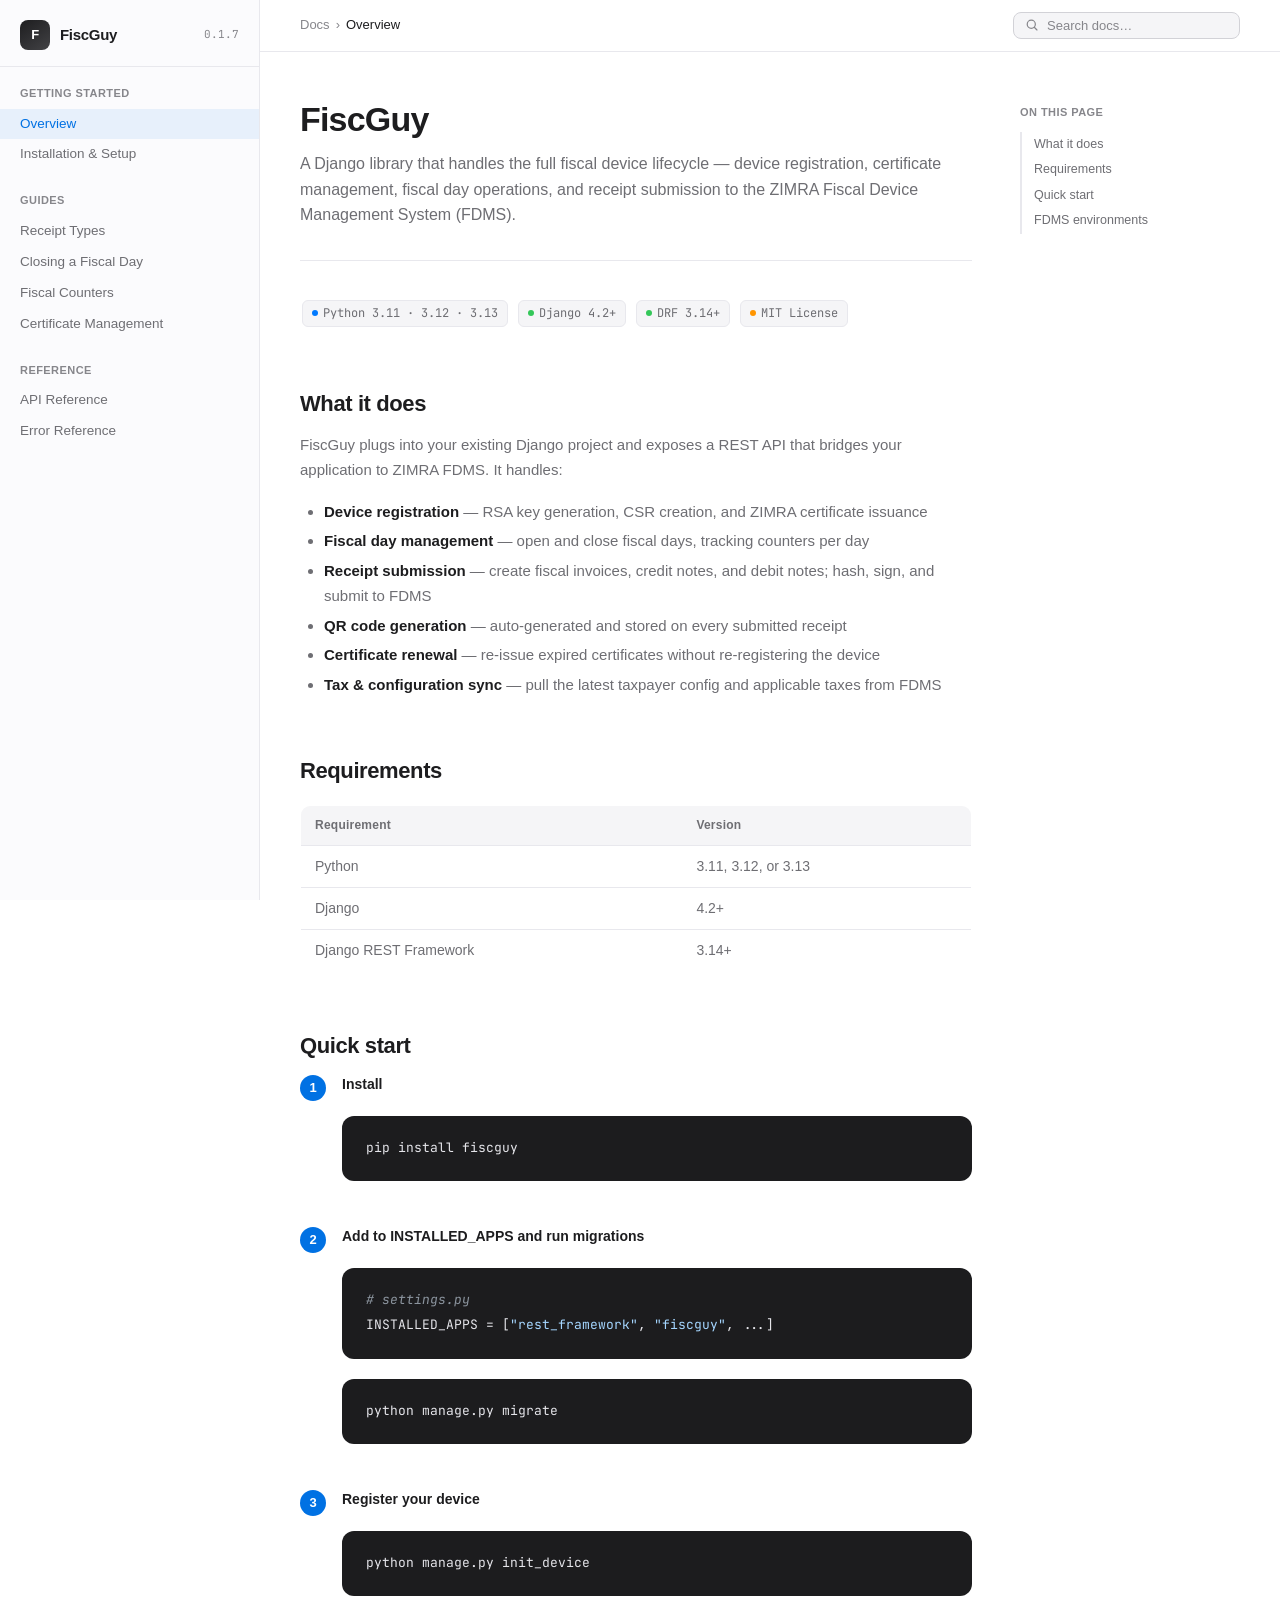
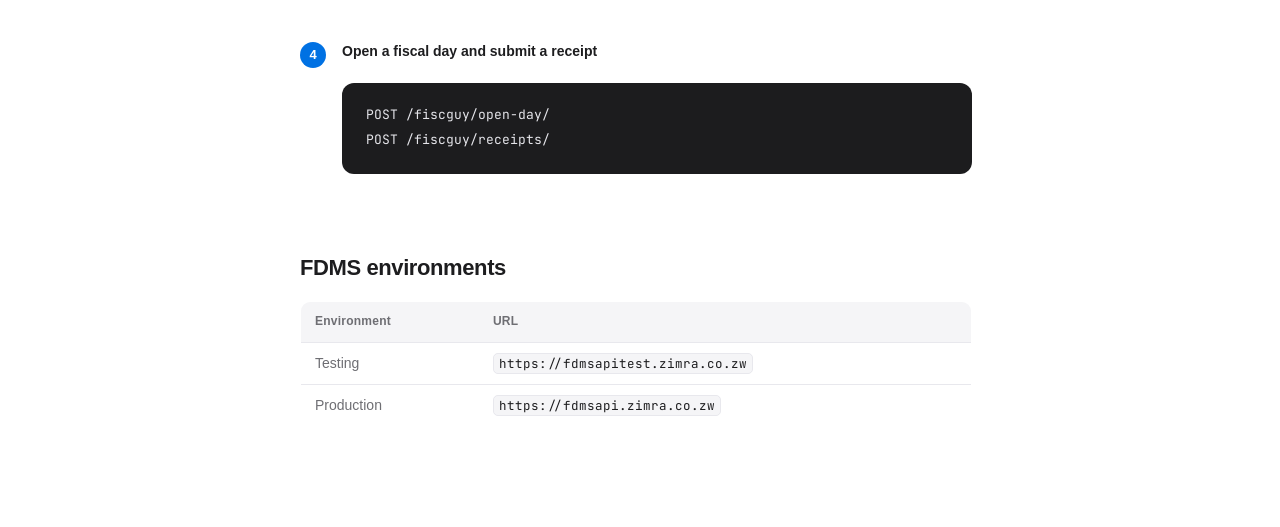
==== commit a1a14d03: "Update index.html" ====
--- a/docs/index.html
+++ b/docs/index.html
@@ -600,7 +600,7 @@
   <div class="sidebar-logo">
     <div class="logo-mark">F</div>
     <span class="logo-name">FiscGuy</span>
-    <span class="logo-ver">0.1.6</span>
+    <span class="logo-ver">0.1.7</span>
   </div>
 
   <div class="nav-group">
@@ -621,7 +621,6 @@
     <div class="nav-group-label">Reference</div>
     <a class="nav-link" onclick="goTo('api',this)">API Reference</a>
     <a class="nav-link" onclick="goTo('errors',this)">Error Reference</a>
-    <a class="nav-link" onclick="goTo('arch',this)">Architecture</a>
   </div>
 </nav>
 
